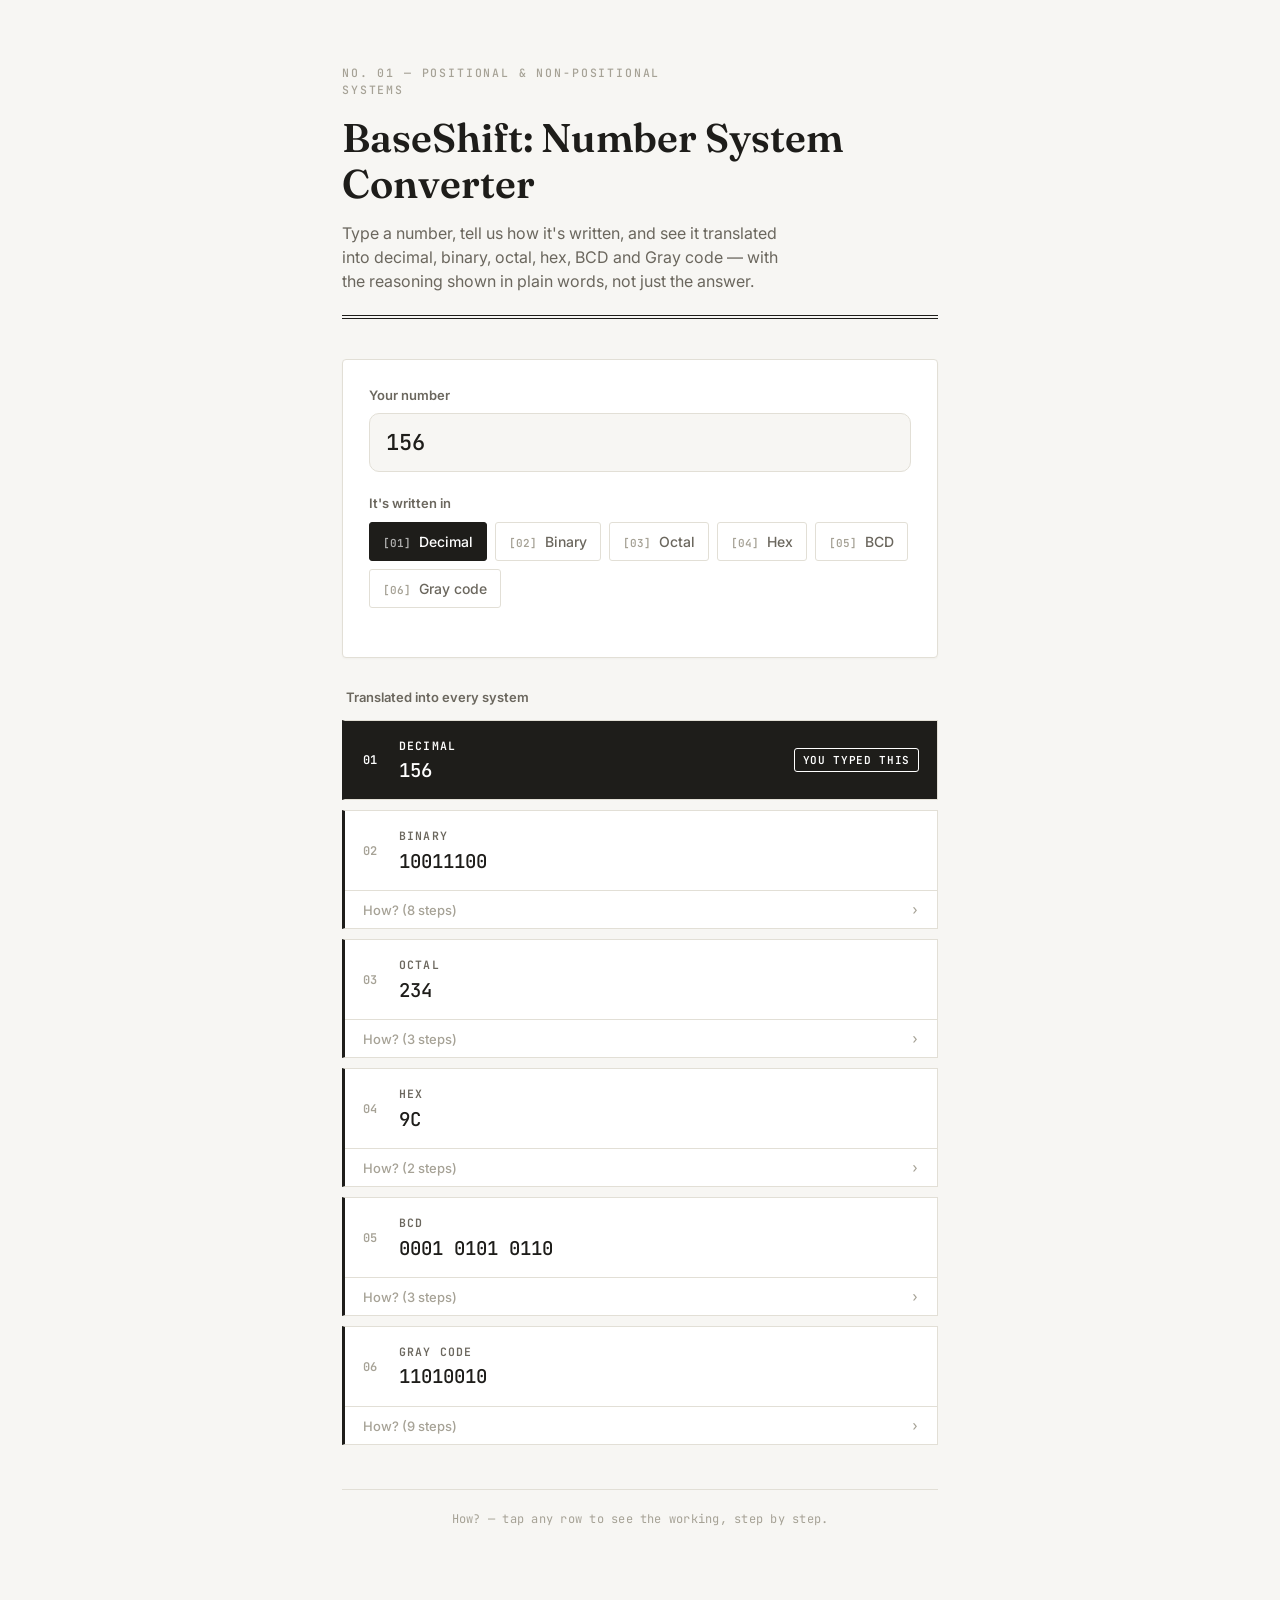
==== index.html @ 38db9307 "convertor" ====
<!DOCTYPE html>
<html lang="en">
<head>
<meta charset="UTF-8">
<meta name="viewport" content="width=device-width, initial-scale=1.0">
<title>BaseShift - Number System Converter</title>
<link rel="preconnect" href="https://fonts.googleapis.com">
<link rel="preconnect" href="https://fonts.gstatic.com" crossorigin>
<link href="https://fonts.googleapis.com/css2?family=Fraunces:opsz,wght@9..144,500;9..144,600&family=Inter:wght@400;500;600&family=JetBrains+Mono:wght@400;500;600&display=swap" rel="stylesheet">
<link rel="stylesheet" href="css/styles.css">
</head>
<body>
<div class="wrap">
  <header>
    <p class="eyebrow">No. 01 — Positional &amp; Non‑Positional Systems</p>
    <h1>BaseShift: Number System Converter</h1>
    <p>Type a number, tell us how it's written, and see it translated into decimal, binary, octal, hex, BCD and Gray code — with the reasoning shown in plain words, not just the answer.</p>
    <div class="rule"></div>
  </header>

  <div class="card input-card">
    <div class="field-label">Your number</div>
    <input id="numInput" type="text" inputmode="text" placeholder="e.g. 156 or 156.375" autocomplete="off" spellcheck="false">

    <div class="picker">
      <div class="field-label">It's written in</div>
      <div class="chip-row" id="baseSwitches">
        <div class="chip active" data-base="DEC"><span class="dot">01</span>Decimal</div>
        <div class="chip" data-base="BIN"><span class="dot">02</span>Binary</div>
        <div class="chip" data-base="OCT"><span class="dot">03</span>Octal</div>
        <div class="chip" data-base="HEX"><span class="dot">04</span>Hex</div>
        <div class="chip" data-base="BCD"><span class="dot">05</span>BCD</div>
        <div class="chip" data-base="GRAY"><span class="dot">06</span>Gray code</div>
      </div>
    </div>
    <div class="error-msg" id="errorMsg"></div>
  </div>

  <div class="results-label">Translated into every system</div>
  <div class="results" id="resultsGrid"></div>

  <footer>How? — tap any row to see the working, step by step.</footer>
</div>

<script src="js/converter.js"></script>
</body>
</html>
---- css/styles.css ----
:root{
  --bg: #F7F6F3;
  --surface: #FFFFFF;
  --ink: #1E1D1A;
  --ink-soft: #6B675E;
  --ink-faint: #A6A296;
  --line: #E2DFD6;
  --accent: #1E1D1A;
  --error: #B5482F;
  --radius: 4px;
  --serif: "Fraunces", Georgia, serif;
  --sans: "Inter", -apple-system, BlinkMacSystemFont, "Segoe UI", Helvetica, Arial, sans-serif;
  --mono: "JetBrains Mono", ui-monospace, "SF Mono", Menlo, Consolas, monospace;
}

*{ box-sizing: border-box; }
html, body{ margin:0; padding:0; }
html{ overflow-x: hidden; }
body{
  background: var(--bg);
  color: var(--ink);
  font-family: var(--sans);
  -webkit-font-smoothing: antialiased;
  line-height: 1.5;
  overflow-x: hidden;
}
.wrap{
  width: 100%;
  max-width: 640px;
  margin: 0 auto;
  padding: clamp(36px, 8vw, 64px) clamp(16px, 4vw, 22px) clamp(56px, 10vw, 80px);
}
header{ margin-bottom: 40px; }
.eyebrow{
  font-family: var(--mono);
  font-size: 11.5px;
  font-weight: 500;
  letter-spacing: 0.16em;
  text-transform: uppercase;
  color: var(--ink-faint);
  margin: 0 0 16px;
}
h1{
  font-family: var(--serif);
  font-weight: 600;
  font-size: clamp(30px, 6vw, 40px);
  line-height: 1.15;
  letter-spacing: 0;
  margin: 0 0 14px;
  overflow-wrap: anywhere;
}
header p{
  font-size: clamp(14px, 2.5vw, 16px);
  color: var(--ink-soft);
  max-width: 46ch;
  margin: 0 0 22px;
  overflow-wrap: anywhere;
}
.rule{ height: 4px; border-top: 1.5px solid var(--ink); border-bottom: 1px solid var(--ink); }
.card{ background: var(--surface); border: 1px solid var(--line); border-radius: var(--radius); box-shadow: 0 1px 2px rgba(42,40,34,0.03); }
.input-card{ padding: clamp(18px, 4vw, 26px) clamp(16px, 4vw, 26px) 22px; margin-bottom: 30px; }
.field-label{ font-size: 13px; font-weight: 600; color: var(--ink-soft); margin-bottom: 8px; }
#numInput{
  width: 100%; min-width: 0; background: var(--bg); border: 1.5px solid var(--line); border-radius: 10px;
  color: var(--ink); font-family: var(--mono); font-size: clamp(18px, 4vw, 22px); font-weight: 500;
  padding: 14px 16px; outline: none; transition: border-color 0.15s ease, background 0.15s ease;
}
#numInput:focus{ border-color: var(--accent); background: var(--surface); }
#numInput.invalid{ border-color: var(--error); }
.picker{ margin-top: 22px; }
.chip-row{ display:flex; gap: 8px; flex-wrap: wrap; }
.chip{
  display: inline-flex; align-items: baseline; gap: 8px; font-size: 14px; font-weight: 500; color: var(--ink-soft);
  background: transparent; border: 1.5px solid var(--line); border-radius: 3px; padding: 8px 13px; cursor: pointer;
  transition: border-color 0.12s ease, color 0.12s ease, background 0.12s ease; -webkit-user-select: none; user-select: none; max-width: 100%;
}
.chip .dot{ font-family: var(--mono); font-size: 11px; font-weight: 600; color: var(--ink-faint); transition: color 0.12s ease; flex-shrink: 0; }
.chip .dot::before{ content: "["; }
.chip .dot::after{ content: "]"; }
.chip:hover{ color: var(--ink); border-color: var(--ink-faint); }
.chip.active{ color: var(--surface); border-color: var(--ink); background: var(--ink); }
.chip.active .dot{ color: var(--surface); opacity: 0.65; }
.error-msg{ font-size: 13.5px; color: var(--error); margin-top: 14px; min-height: 1em; }
.results-label{ font-size: 13px; font-weight: 600; color: var(--ink-soft); margin: 0 0 12px 4px; }
.results{ display: flex; flex-direction: column; gap: 10px; }
.result{ background: var(--surface); border: 1px solid var(--line); border-left: 3px solid var(--ink); overflow: hidden; }
.result.is-source{ background: var(--ink); }
.result.is-source .result-value, .result.is-source .result-name, .result.is-source .result-index{ color: var(--surface); }
.result-top{ display: flex; align-items: center; gap: 16px; padding: 16px 18px; }
.result-index{ font-family: var(--mono); font-size: 12px; font-weight: 600; color: var(--ink-faint); flex-shrink: 0; width: 20px; }
.result-left{ min-width: 0; flex: 1; }
.result-name{ font-family: var(--mono); font-size: 11.5px; font-weight: 600; letter-spacing: 0.1em; text-transform: uppercase; color: var(--ink-soft); margin-bottom: 5px; }
.result-value{ font-family: var(--mono); font-size: 19px; font-weight: 500; color: var(--ink); word-break: break-all; overflow-wrap: anywhere; line-height: 1.3; }
.source-badge{ font-family: var(--mono); font-size: 11px; font-weight: 600; letter-spacing: 0.06em; text-transform: uppercase; color: var(--surface); border: 1px solid var(--surface); border-radius: 3px; padding: 3px 8px; white-space: nowrap; flex-shrink: 0; }
.how-toggle{ background: none; border: none; border-top: 1px solid var(--line); width: 100%; text-align: left; padding: 10px 18px; font-family: var(--sans); font-size: 13px; font-weight: 500; color: var(--ink-faint); cursor: pointer; display: flex; align-items: center; justify-content: space-between; transition: color 0.12s ease; }
.how-toggle:hover{ color: var(--ink); }
.how-toggle .chev{ font-family: var(--mono); transition: transform 0.15s ease; font-size: 13px; }
.how-toggle.open .chev{ transform: rotate(90deg); }
.how-body{ max-height: 0; overflow: hidden; transition: max-height 0.2s ease; background: var(--bg); }
.how-body.open{ max-height: 700px; }
.how-inner{ padding: 14px 18px 18px; }
.how-method{ font-size: 13.5px; color: var(--ink); margin: 0 0 12px; line-height: 1.5; overflow-wrap: anywhere; }
.how-body ol{ margin: 0; padding: 0 0 0 20px; }
.how-body li{ font-family: var(--mono); font-size: 12.5px; color: var(--ink-soft); line-height: 1.85; overflow-wrap: anywhere; }
.how-note{ margin-top: 10px; font-size: 12.5px; color: var(--ink-faint); }
footer{ margin-top: 44px; padding-top: 20px; border-top: 1px solid var(--line); font-family: var(--mono); font-size: 12px; letter-spacing: 0.02em; color: var(--ink-faint); text-align: center; }
@media (max-width: 520px){
  header{ margin-bottom: 30px; }
  .input-card{ padding: 18px 16px 16px; }
  .chip{ flex: 1 1 calc(50% - 8px); justify-content: center; }
  .result-top{ flex-direction: column; align-items: flex-start; gap: 8px; }
  .source-badge{ order: -1; }
}
@media (max-width: 360px){
  .eyebrow{ font-size: 10px; letter-spacing: 0.1em; }
  .chip{ font-size: 13px; padding: 8px 9px; }
  .result-top{ padding: 14px; }
  .how-toggle{ padding-left: 14px; padding-right: 14px; }
  .how-inner{ padding-left: 14px; padding-right: 14px; }
}
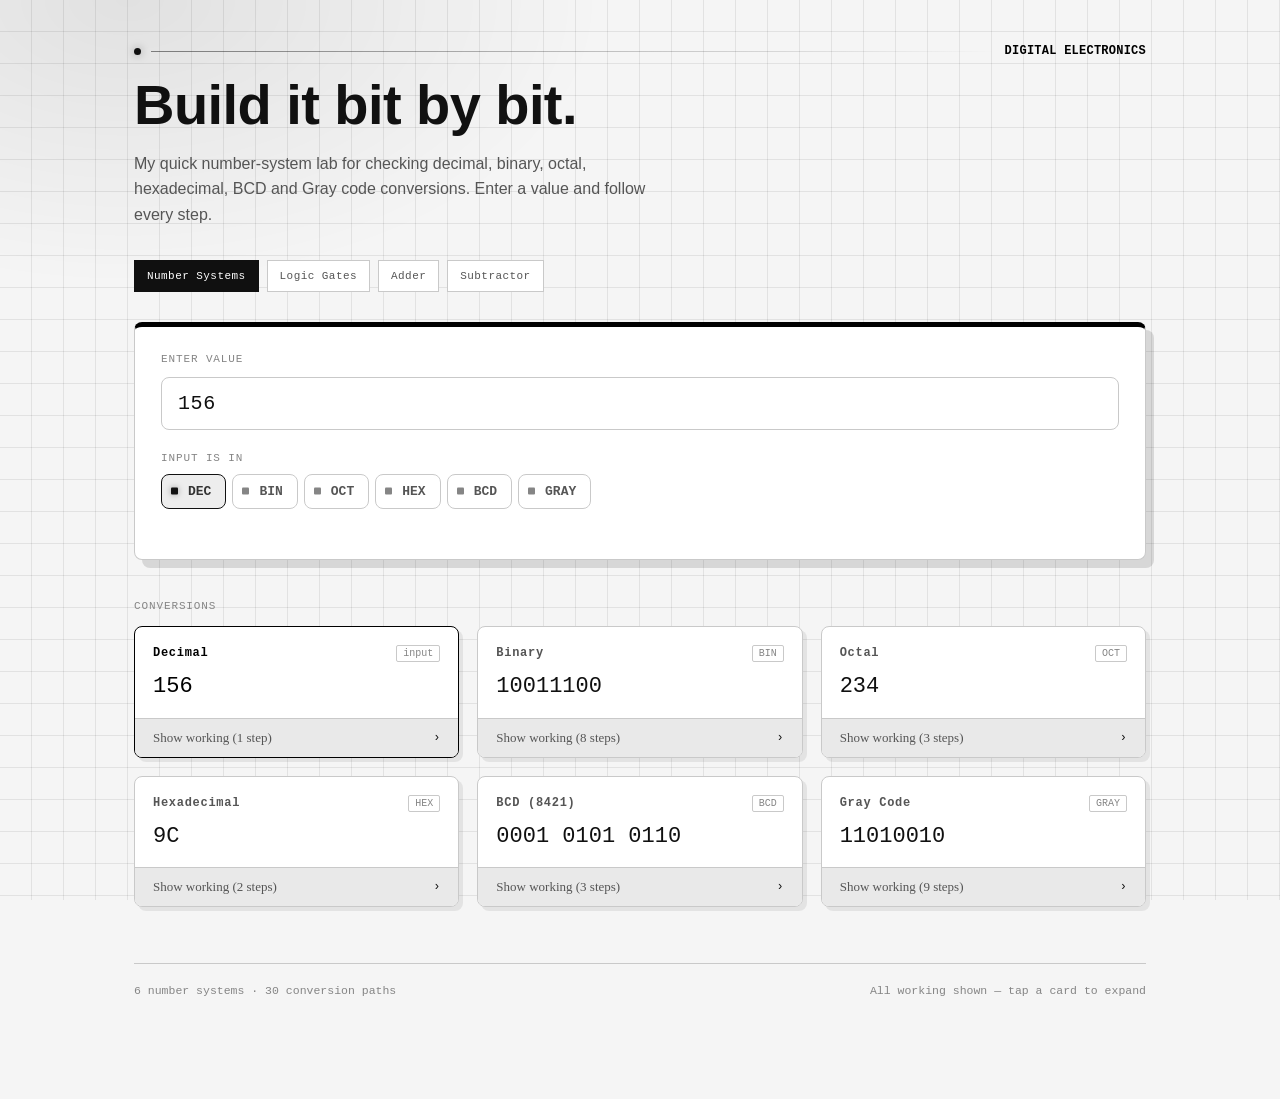
==== commit df24ecac: "digitalelctronics" ====
--- a/index.html
+++ b/index.html
@@ -3,45 +3,66 @@
 <head>
 <meta charset="UTF-8">
 <meta name="viewport" content="width=device-width, initial-scale=1.0">
-<title>BaseShift - Number System Converter</title>
-<link rel="preconnect" href="https://fonts.googleapis.com">
-<link rel="preconnect" href="https://fonts.gstatic.com" crossorigin>
-<link href="https://fonts.googleapis.com/css2?family=Fraunces:opsz,wght@9..144,500;9..144,600&family=Inter:wght@400;500;600&family=JetBrains+Mono:wght@400;500;600&display=swap" rel="stylesheet">
-<link rel="stylesheet" href="css/styles.css">
+<title>Digital Electronics</title>
+  <link rel="stylesheet" href="styles.css">
 </head>
 <body>
 <div class="wrap">
+
   <header>
-    <p class="eyebrow">No. 01 — Positional &amp; Non‑Positional Systems</p>
-    <h1>BaseShift: Number System Converter</h1>
-    <p>Type a number, tell us how it's written, and see it translated into decimal, binary, octal, hex, BCD and Gray code — with the reasoning shown in plain words, not just the answer.</p>
-    <div class="rule"></div>
+    <div class="eyebrow-trace">
+      <div class="dot"></div>
+      <div class="line"></div>
+      <span class="label">DIGITAL ELECTRONICS</span>
+    </div>
+    <h1>Build it <em>bit by bit.</em></h1>
+    <p class="sub">My quick number-system lab for checking decimal, binary, octal, hexadecimal, BCD and Gray code conversions. Enter a value and follow every step.</p>
   </header>
 
-  <div class="card input-card">
-    <div class="field-label">Your number</div>
-    <input id="numInput" type="text" inputmode="text" placeholder="e.g. 156 or 156.375" autocomplete="off" spellcheck="false">
+  <nav class="module-nav" aria-label="Digital logic modules">
+    <span class="module-option active">Number Systems</span>
+    <span class="module-option">Logic Gates</span>
+    <span class="module-option">Adder</span>
+    <span class="module-option">Subtractor</span>
+  </nav>
 
-    <div class="picker">
-      <div class="field-label">It's written in</div>
-      <div class="chip-row" id="baseSwitches">
-        <div class="chip active" data-base="DEC"><span class="dot">01</span>Decimal</div>
-        <div class="chip" data-base="BIN"><span class="dot">02</span>Binary</div>
-        <div class="chip" data-base="OCT"><span class="dot">03</span>Octal</div>
-        <div class="chip" data-base="HEX"><span class="dot">04</span>Hex</div>
-        <div class="chip" data-base="BCD"><span class="dot">05</span>BCD</div>
-        <div class="chip" data-base="GRAY"><span class="dot">06</span>Gray code</div>
-      </div>
+  <div class="console">
+    <div class="console-label">Enter value</div>
+    <div class="input-row">
+      <input id="numInput" type="text" inputmode="text" placeholder="e.g. 156 or 156.375" autocomplete="off" spellcheck="false">
+    </div>
+    <div class="switch-label">Input is in</div>
+    <div class="switch-row" id="baseSwitches">
+      <div class="switch active" data-base="DEC">DEC</div>
+      <div class="switch" data-base="BIN">BIN</div>
+      <div class="switch" data-base="OCT">OCT</div>
+      <div class="switch" data-base="HEX">HEX</div>
+      <div class="switch" data-base="BCD">BCD</div>
+      <div class="switch" data-base="GRAY">GRAY</div>
     </div>
     <div class="error-msg" id="errorMsg"></div>
   </div>
 
-  <div class="results-label">Translated into every system</div>
-  <div class="results" id="resultsGrid"></div>
+  <div class="results-heading">Conversions</div>
+  <div class="grid" id="resultsGrid"></div>
 
-  <footer>How? — tap any row to see the working, step by step.</footer>
+  <footer>
+    <span>6 number systems · 30 conversion paths</span>
+    <span>All working shown — tap a card to expand</span>
+  </footer>
+
 </div>
 
-<script src="js/converter.js"></script>
+<div class="steps-modal" id="stepsModal" hidden>
+  <section class="steps-sheet" role="dialog" aria-modal="true" aria-labelledby="stepsTitle">
+    <button class="modal-close" id="modalClose" type="button" aria-label="Close working steps">&times;</button>
+    <h2 id="stepsTitle">Working steps</h2>
+    <p class="sheet-subtitle" id="stepsSubtitle"></p>
+    <ol id="modalSteps"></ol>
+    <div class="note" id="modalNote"></div>
+  </section>
+</div>
+
+  <script src="script.js"></script>
 </body>
-</html>+</html>
--- a/styles.css
+++ b/styles.css
@@ -0,0 +1,504 @@
+:root{
+    --bg: #0D1613;
+    --panel: #12201C;
+    --panel-2: #16261F;
+    --line: #24382F;
+    --copper: #C08350;
+    --copper-dim: #8A5F3B;
+    --signal: #6FE0C4;
+    --text: #E9F1EC;
+    --text-dim: #8CA79C;
+    --text-faint: #5C7268;
+    --error: #E0765F;
+    --radius: 3px;
+    --mono: ui-monospace, "SF Mono", "JetBrains Mono", "Cascadia Code", Menlo, Consolas, monospace;
+    --sans: -apple-system, BlinkMacSystemFont, "Segoe UI", "Inter", Helvetica, Arial, sans-serif;
+  }
+
+  *{ box-sizing: border-box; }
+
+  html, body{
+    margin:0; padding:0;
+    background: var(--bg);
+    color: var(--text);
+    font-family: "Segoe UI", Arial, sans-serif;
+    -webkit-font-smoothing: antialiased;
+  }
+
+  body{
+    background-image:
+      linear-gradient(var(--line) 1px, transparent 1px),
+      linear-gradient(90deg, var(--line) 1px, transparent 1px);
+    background-size: 44px 44px;
+    background-position: -1px -1px;
+    background-attachment: fixed;
+    background-color: var(--bg);
+  }
+  body::before{
+    content:"";
+    position: fixed; inset:0;
+    background: radial-gradient(ellipse 900px 500px at 50% -10%, rgba(111,224,196,0.06), transparent 60%);
+    pointer-events: none;
+  }
+
+  .wrap{
+    max-width: 980px;
+    margin: 0 auto;
+    padding: 56px 24px 96px;
+    position: relative;
+  }
+
+  /* ---------- Header ---------- */
+  header{
+    margin-bottom: 44px;
+  }
+  .eyebrow-trace{
+    display:flex; align-items:center; gap:10px;
+    margin-bottom: 18px;
+  }
+  .eyebrow-trace .dot{
+    width:7px; height:7px; border-radius:50%;
+    background: var(--signal);
+    box-shadow: 0 0 8px rgba(111,224,196,0.7);
+    flex-shrink:0;
+  }
+  .eyebrow-trace .line{
+    height:1px; flex:1;
+    background: linear-gradient(90deg, var(--signal), transparent);
+    opacity:0.5;
+  }
+  .eyebrow-trace span.label{
+    font-family: var(--mono);
+    font-size: 12px;
+    color: var(--text-dim);
+    letter-spacing: 0.02em;
+    white-space: nowrap;
+  }
+
+  h1{
+    font-size: clamp(30px, 5vw, 44px);
+    line-height: 1.12;
+    margin: 0 0 14px;
+    font-weight: 600;
+    letter-spacing: -0.01em;
+    max-width: 14ch;
+  }
+  h1 em{
+    font-style: normal;
+    color: var(--copper);
+  }
+
+  header p.sub{
+    font-size: 16px;
+    line-height: 1.6;
+    color: var(--text-dim);
+    max-width: 52ch;
+    margin: 0;
+  }
+
+  /* ---------- Input console ---------- */
+  .console{
+    background: var(--panel);
+    border: 1px solid var(--line);
+    border-top: 2px solid var(--copper);
+    border-radius: var(--radius);
+    padding: 28px;
+    margin-bottom: 40px;
+  }
+
+  .console-label{
+    font-family: var(--mono);
+    font-size: 11px;
+    color: var(--text-faint);
+    text-transform: uppercase;
+    letter-spacing: 0.08em;
+    margin-bottom: 12px;
+  }
+
+  .input-row{
+    display:flex;
+    gap: 12px;
+    margin-bottom: 22px;
+  }
+  #numInput{
+    flex: 1;
+    background: var(--bg);
+    border: 1px solid var(--line);
+    border-radius: var(--radius);
+    color: var(--text);
+    font-family: var(--mono);
+    font-size: 20px;
+    padding: 14px 16px;
+    letter-spacing: 0.03em;
+    outline: none;
+    transition: border-color 0.15s ease;
+  }
+  #numInput:focus{
+    border-color: var(--signal);
+  }
+  #numInput.invalid{
+    border-color: var(--error);
+  }
+
+  .switch-label{
+    font-family: var(--mono);
+    font-size: 11px;
+    color: var(--text-faint);
+    text-transform: uppercase;
+    letter-spacing: 0.08em;
+    margin-bottom: 10px;
+  }
+
+  .switch-row{
+    display:flex;
+    gap: 6px;
+    flex-wrap: wrap;
+  }
+  .switch{
+    position: relative;
+    font-family: var(--mono);
+    font-size: 13px;
+    font-weight: 600;
+    color: var(--text-dim);
+    background: var(--bg);
+    border: 1px solid var(--line);
+    border-radius: var(--radius);
+    padding: 9px 14px 9px 26px;
+    cursor: pointer;
+    transition: all 0.15s ease;
+    -webkit-user-select: none;
+    user-select: none;
+  }
+  .switch::before{
+    content:"";
+    position: absolute;
+    left: 9px; top: 50%;
+    transform: translateY(-50%);
+    width: 7px; height: 7px;
+    border-radius: 1px;
+    background: var(--text-faint);
+    transition: all 0.15s ease;
+  }
+  .switch:hover{
+    border-color: var(--copper-dim);
+    color: var(--text);
+  }
+  .switch.active{
+    border-color: var(--copper);
+    color: var(--copper);
+    background: rgba(192,131,80,0.08);
+  }
+  .switch.active::before{
+    background: var(--copper);
+    box-shadow: 0 0 6px rgba(192,131,80,0.7);
+  }
+
+  .error-msg{
+    font-family: var(--mono);
+    font-size: 12.5px;
+    color: var(--error);
+    margin-top: 12px;
+    min-height: 1em;
+  }
+
+  /* ---------- Results grid ---------- */
+  .results-heading{
+    font-family: var(--mono);
+    font-size: 11px;
+    color: var(--text-faint);
+    text-transform: uppercase;
+    letter-spacing: 0.08em;
+    margin: 0 0 14px;
+  }
+
+  .grid{
+    display:grid;
+    grid-template-columns: repeat(auto-fit, minmax(280px, 1fr));
+    gap: 14px;
+  }
+
+  .card{
+    background: var(--panel);
+    border: 1px solid var(--line);
+    border-radius: var(--radius);
+    overflow: hidden;
+  }
+  .card.is-source{
+    border-color: var(--signal);
+  }
+
+  .card-top{
+    padding: 18px 18px 16px;
+  }
+  .card-head{
+    display:flex;
+    align-items: baseline;
+    justify-content: space-between;
+    margin-bottom: 10px;
+  }
+  .card-name{
+    font-family: var(--mono);
+    font-size: 12px;
+    font-weight: 600;
+    color: var(--text-dim);
+    letter-spacing: 0.06em;
+  }
+  .card.is-source .card-name{ color: var(--signal); }
+  .card-tag{
+    font-family: var(--mono);
+    font-size: 10px;
+    color: var(--text-faint);
+    border: 1px solid var(--line);
+    border-radius: 2px;
+    padding: 2px 6px;
+  }
+
+  .card-value{
+    font-family: var(--mono);
+    font-size: 22px;
+    font-weight: 500;
+    color: var(--text);
+    word-break: break-all;
+    line-height: 1.35;
+    min-height: 1.35em;
+  }
+  .card.is-source .card-value{ color: var(--signal); }
+
+  .steps-toggle{
+    width:100%;
+    background: var(--panel-2);
+    border: none;
+    border-top: 1px solid var(--line);
+    color: var(--text-dim);
+    font-family: var(--sans);
+    font-size: 13px;
+    padding: 11px 18px;
+    text-align: left;
+    cursor: pointer;
+    display:flex;
+    align-items:center;
+    justify-content: space-between;
+  }
+  .steps-toggle:hover{ color: var(--text); }
+  .steps-toggle .chev{
+    font-family: var(--mono);
+    color: var(--copper);
+    transition: transform 0.15s ease;
+    font-size: 12px;
+  }
+  .steps-toggle.open .chev{ transform: rotate(90deg); }
+
+  .steps-body{
+    max-height: 0;
+    overflow: hidden;
+    transition: max-height 0.2s ease;
+    background: var(--bg);
+  }
+  .steps-body.open{ max-height: 900px; }
+  .steps-body ol{
+    margin: 0;
+    padding: 14px 18px 16px 34px;
+    list-style: decimal;
+  }
+  .steps-body li{
+    font-family: var(--mono);
+    font-size: 12.5px;
+    color: var(--text-dim);
+    line-height: 1.9;
+  }
+  .steps-body .note{
+    padding: 10px 18px 14px;
+    font-size: 12.5px;
+    color: var(--text-faint);
+    font-style: italic;
+  }
+
+  footer{
+    margin-top: 56px;
+    padding-top: 20px;
+    border-top: 1px solid var(--line);
+    font-family: var(--mono);
+    font-size: 11.5px;
+    color: var(--text-faint);
+    display:flex;
+    justify-content: space-between;
+    flex-wrap: wrap;
+    gap: 8px;
+  }
+
+  @media (max-width: 600px){
+    .wrap{ padding: 36px 16px 72px; }
+    .input-row{ flex-direction: column; }
+    .console{ padding: 20px; }
+  }
+
+  /* Gaurav's lab notebook theme */
+  :root{
+    --bg: #f5f5f5;
+    --panel: #ffffff;
+    --panel-2: #e9e9e9;
+    --line: #c9c9c9;
+    --copper: #111111;
+    --copper-dim: #333333;
+    --signal: #000000;
+    --text: #101010;
+    --text-dim: #555555;
+    --text-faint: #858585;
+    --error: #222222;
+    --radius: 8px;
+    --sans: Georgia, "Times New Roman", serif;
+  }
+
+  body{
+    background-color: var(--bg);
+    background-image:
+      linear-gradient(rgba(0,0,0,0.08) 1px, transparent 1px),
+      linear-gradient(90deg, rgba(0,0,0,0.08) 1px, transparent 1px);
+    background-size: 32px 32px;
+  }
+  body::before{
+    background: radial-gradient(ellipse 700px 420px at 10% 0%, rgba(0,0,0,0.08), transparent 68%);
+  }
+  .wrap{ max-width: 1060px; padding-top: 44px; }
+  header{ margin-bottom: 32px; }
+  .eyebrow-trace{ margin-bottom: 16px; }
+  .eyebrow-trace .dot{ background: var(--copper); box-shadow: 0 0 8px rgba(0,0,0,0.35); }
+  .eyebrow-trace .line{ background: linear-gradient(90deg, var(--copper), transparent); }
+  .eyebrow-trace span.label{ color: var(--signal); font-weight: 700; }
+  h1{ color: var(--text); font-size: clamp(34px, 5vw, 56px); max-width: 15ch; }
+  h1 em{ color: var(--copper); }
+  header p.sub{ color: var(--text-dim); max-width: 60ch; }
+  .console{
+    border: 1px solid var(--line);
+    border-top: 5px solid var(--signal);
+    box-shadow: 8px 8px 0 rgba(0,0,0,0.12);
+    padding: 26px;
+  }
+  #numInput{ background: #ffffff; border-color: var(--line); color: var(--text); }
+  #numInput:focus{ border-color: var(--signal); box-shadow: 0 0 0 3px rgba(0,0,0,0.12); }
+  .switch{ background: #ffffff; border-color: var(--line); color: var(--text-dim); }
+  .switch:hover{ border-color: var(--copper); color: var(--text); }
+  .switch.active{ border-color: var(--copper); color: var(--copper-dim); background: #ededed; }
+  .switch.active::before{ background: var(--copper); box-shadow: 0 0 6px rgba(0,0,0,0.35); }
+  .grid{ gap: 18px; }
+  .card{ border-color: var(--line); box-shadow: 4px 4px 0 rgba(0,0,0,0.07); }
+  .card.is-source{ border-color: var(--signal); }
+  .card.is-source .card-name, .card.is-source .card-value{ color: var(--signal); }
+  .card-value{ color: var(--text); }
+  .steps-toggle{ background: var(--panel-2); color: var(--text-dim); }
+  .steps-toggle .chev{ color: var(--copper); }
+  .steps-body{ background: #fafafa; }
+  .steps-body li{ color: var(--text-dim); }
+  footer{ border-color: var(--line); color: var(--text-faint); }
+
+  .module-nav{
+    display: flex;
+    flex-wrap: wrap;
+    gap: 8px;
+    margin: 0 0 30px;
+  }
+  .module-option{
+    border: 1px solid var(--line);
+    background: var(--panel);
+    color: var(--text-dim);
+    font-family: var(--mono);
+    font-size: 11px;
+    letter-spacing: 0.04em;
+    padding: 9px 12px;
+  }
+  .module-option.active{
+    background: var(--text);
+    border-color: var(--text);
+    color: var(--panel);
+  }
+
+  .steps-modal{
+    position: fixed;
+    inset: 0;
+    display: grid;
+    place-items: center;
+    padding: 20px;
+    background: rgba(0,0,0,0.5);
+    z-index: 10;
+  }
+  .steps-modal[hidden]{ display: none; }
+  .steps-sheet{
+    position: relative;
+    width: min(680px, 100%);
+    max-height: min(760px, 90vh);
+    overflow: auto;
+    padding: 34px 36px 38px;
+    background: #ffffff;
+    border: 1px solid #111111;
+    box-shadow: 10px 10px 0 rgba(0,0,0,0.2);
+  }
+  .steps-sheet h2{
+    margin: 0 42px 8px 0;
+    color: #111111;
+    font-family: "Segoe UI", Arial, sans-serif;
+    font-size: 24px;
+  }
+  .steps-sheet .sheet-subtitle{
+    margin: 0 0 22px;
+    color: #777777;
+    font-family: var(--mono);
+    font-size: 11px;
+    text-transform: uppercase;
+    letter-spacing: 0.06em;
+  }
+  .steps-sheet ol{
+    margin: 0;
+    padding: 0 0 0 28px;
+  }
+  .steps-sheet li{
+    padding: 5px 0;
+    color: #222222;
+    font-family: "Segoe UI", Arial, sans-serif;
+    font-size: 15px;
+    line-height: 1.7;
+  }
+  .steps-sheet .note{
+    margin-top: 18px;
+    color: #555555;
+    font-family: "Segoe UI", Arial, sans-serif;
+    font-size: 14px;
+  }
+  .modal-close{
+    position: absolute;
+    top: 14px;
+    right: 16px;
+    width: 34px;
+    height: 34px;
+    border: 1px solid #bdbdbd;
+    background: #ffffff;
+    color: #111111;
+    font-size: 22px;
+    line-height: 1;
+    cursor: pointer;
+  }
+  .modal-close:hover{ background: #eeeeee; }
+
+  @media (max-width: 760px){
+    .wrap{ padding: 32px 20px 64px; }
+    h1{ font-size: 42px; }
+    header p.sub{ font-size: 15px; }
+    .console{ padding: 22px; }
+    .grid{ grid-template-columns: repeat(2, minmax(0, 1fr)); gap: 12px; }
+    .card-top{ padding: 16px 14px 14px; }
+    .card-value{ font-size: 19px; }
+    .steps-toggle{ padding: 11px 14px; }
+    .steps-body ol{ padding-left: 30px; }
+    .steps-body li{ font-size: 11.5px; overflow-wrap: anywhere; }
+  }
+
+  @media (max-width: 480px){
+    .wrap{ padding: 24px 14px 52px; }
+    header{ margin-bottom: 24px; }
+    .eyebrow-trace span.label{ font-size: 10px; }
+    h1{ font-size: 34px; }
+    header p.sub{ font-size: 14px; line-height: 1.5; }
+    .console{ padding: 18px; margin-bottom: 28px; }
+    .grid{ grid-template-columns: 1fr; }
+    .switch{ flex: 1 1 28%; text-align: center; padding-right: 8px; }
+    footer{ margin-top: 38px; flex-direction: column; }
+  }
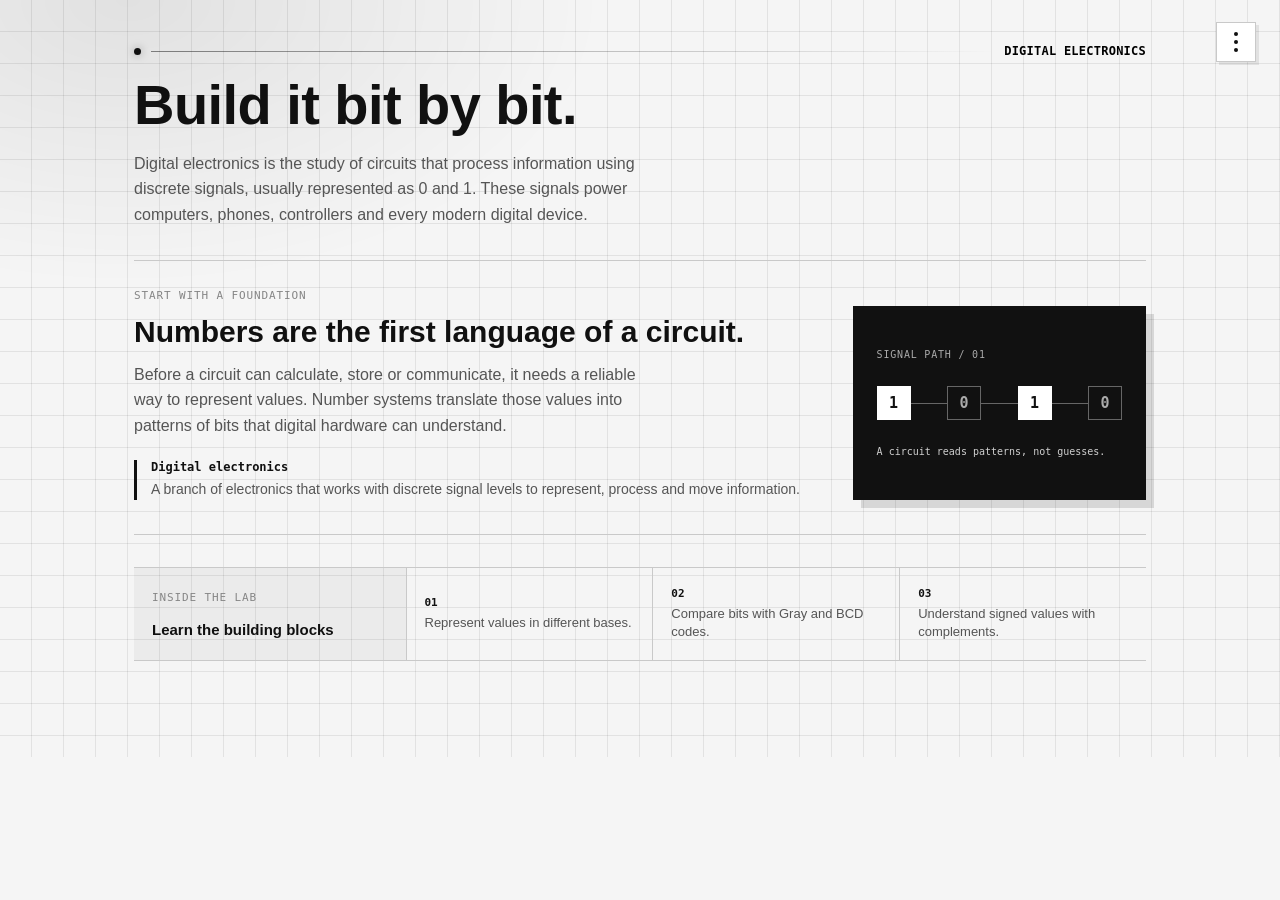
==== commit 726ea984: "update electronics" ====
--- a/index.html
+++ b/index.html
@@ -9,22 +9,96 @@
 <body>
 <div class="wrap">
 
-  <header>
-    <div class="eyebrow-trace">
-      <div class="dot"></div>
-      <div class="line"></div>
-      <span class="label">DIGITAL ELECTRONICS</span>
+  <div class="module-menu">
+    <button class="menu-trigger" id="moduleMenuToggle" type="button" aria-label="Open modules menu" aria-expanded="false" aria-controls="moduleMenu">
+      <span></span><span></span><span></span>
+    </button>
+    <div class="module-menu-panel" id="moduleMenu" hidden>
+      <div class="menu-title">Modules</div>
+      <button class="menu-item active" data-module="number-systems" type="button">Number Systems <span>→</span></button>
+      <button class="menu-item" data-module="logic-gates" type="button">Logic Gates <span>→</span></button>
+      <button class="menu-item" data-module="adder" type="button">Adder <span>→</span></button>
+      <button class="menu-item" data-module="subtractor" type="button">Subtractor <span>→</span></button>
+      <div class="menu-status" id="menuStatus" aria-live="polite"></div>
     </div>
-    <h1>Build it <em>bit by bit.</em></h1>
-    <p class="sub">My quick number-system lab for checking decimal, binary, octal, hexadecimal, BCD and Gray code conversions. Enter a value and follow every step.</p>
-  </header>
+  </div>
+
+  <main class="welcome-view" id="welcomeView">
+    <header>
+      <div class="eyebrow-trace">
+        <div class="dot"></div>
+        <div class="line"></div>
+        <span class="label">DIGITAL ELECTRONICS</span>
+      </div>
+      <h1>Build it <em>bit by bit.</em></h1>
+      <p class="sub">Digital electronics is the study of circuits that process information using discrete signals, usually represented as 0 and 1. These signals power computers, phones, controllers and every modern digital device.</p>
+    </header>
+
+    <section class="welcome-content" aria-labelledby="welcomeTitle">
+      <div class="welcome-copy">
+        <div class="console-label">Start with a foundation</div>
+        <h2 id="welcomeTitle">Numbers are the first language of a circuit.</h2>
+        <p>Before a circuit can calculate, store or communicate, it needs a reliable way to represent values. Number systems translate those values into patterns of bits that digital hardware can understand.</p>
+        <div class="welcome-definition">
+          <strong>Digital electronics</strong>
+          <span>A branch of electronics that works with discrete signal levels to represent, process and move information.</span>
+        </div>
+      </div>
+      <figure class="bit-figure" aria-label="Illustration of digital bits flowing through a circuit">
+        <div class="bit-figure-label">SIGNAL PATH / 01</div>
+        <div class="bit-track">
+          <span class="bit-node active">1</span>
+          <span class="bit-line"></span>
+          <span class="bit-node">0</span>
+          <span class="bit-line"></span>
+          <span class="bit-node active">1</span>
+          <span class="bit-line"></span>
+          <span class="bit-node">0</span>
+        </div>
+        <div class="bit-figure-caption">A circuit reads patterns, not guesses.</div>
+      </figure>
+    </section>
+
+    <section class="learning-strip" aria-label="What you can explore">
+      <div class="learning-intro"><span class="console-label">Inside the lab</span><strong>Learn the building blocks</strong></div>
+      <div class="learning-item"><b>01</b><span>Represent values in different bases.</span></div>
+      <div class="learning-item"><b>02</b><span>Compare bits with Gray and BCD codes.</span></div>
+      <div class="learning-item"><b>03</b><span>Understand signed values with complements.</span></div>
+    </section>
+  </main>
+
+  <main class="app-view" id="appView" hidden>
+    <div class="app-heading">
+      <button class="back-action" id="backToWelcome" type="button">← Introduction</button>
+      <div>
+        <div class="console-label">Number systems</div>
+        <h2>Conversion lab</h2>
+      </div>
+    </div>
 
   <nav class="module-nav" aria-label="Digital logic modules">
-    <span class="module-option active">Number Systems</span>
-    <span class="module-option">Logic Gates</span>
-    <span class="module-option">Adder</span>
-    <span class="module-option">Subtractor</span>
+    <button class="module-option active" id="numberSystemsModule" type="button">Number Systems</button>
+    <button class="module-option ai-option" id="aiGuideToggle" type="button" aria-expanded="false" aria-controls="aiGuide">Definitions</button>
   </nav>
+
+  <aside class="ai-guide" id="aiGuide" aria-labelledby="aiGuideTitle" hidden>
+    <div class="ai-guide-head">
+      <div>
+        <div class="console-label">Quick reference</div>
+        <h2 id="aiGuideTitle">Term definitions</h2>
+      </div>
+    </div>
+    <div class="definition-grid">
+      <div class="definition"><strong>Decimal</strong><span>Base-10 system using digits 0 through 9.</span></div>
+      <div class="definition"><strong>Binary</strong><span>Base-2 system using only 0 and 1, the language of digital circuits.</span></div>
+      <div class="definition"><strong>Octal</strong><span>Base-8 system using digits 0 through 7. Each octal digit represents three binary bits.</span></div>
+      <div class="definition"><strong>Hexadecimal</strong><span>Base-16 system using 0 through 9 and A through F. Each digit represents four bits.</span></div>
+      <div class="definition"><strong>BCD (8421)</strong><span>Binary Coded Decimal: each decimal digit is stored separately as a four-bit group.</span></div>
+      <div class="definition"><strong>Gray Code</strong><span>A binary code where adjacent values differ by exactly one bit.</span></div>
+      <div class="definition"><strong>1's Complement</strong><span>Found by changing every 0 to 1 and every 1 to 0 in a fixed-width binary value.</span></div>
+      <div class="definition"><strong>2's Complement</strong><span>Found by taking the 1's complement and adding 1; commonly used to represent signed integers.</span></div>
+    </div>
+  </aside>
 
   <div class="console">
     <div class="console-label">Enter value</div>
@@ -47,9 +121,11 @@
   <div class="grid" id="resultsGrid"></div>
 
   <footer>
-    <span>6 number systems · 30 conversion paths</span>
+    <span>8 representations · 42 conversion paths</span>
     <span>All working shown — tap a card to expand</span>
   </footer>
+
+  </main>
 
 </div>
 
--- a/styles.css
+++ b/styles.css
@@ -48,6 +48,75 @@
     position: relative;
   }
 
+  .module-menu{
+    position: fixed;
+    top: 22px;
+    right: 24px;
+    z-index: 5;
+  }
+  .menu-trigger{
+    display: grid;
+    place-content: center;
+    gap: 4px;
+    width: 40px;
+    height: 40px;
+    border: 1px solid var(--line);
+    background: var(--panel);
+    color: var(--text);
+    cursor: pointer;
+    box-shadow: 3px 3px 0 rgba(0,0,0,0.08);
+  }
+  .menu-trigger:hover, .menu-trigger[aria-expanded="true"]{ border-color: var(--text); }
+  .menu-trigger span{
+    width: 4px;
+    height: 4px;
+    border-radius: 50%;
+    background: currentColor;
+  }
+  .module-menu-panel{
+    position: absolute;
+    top: 48px;
+    right: 0;
+    width: 210px;
+    padding: 8px;
+    background: var(--panel);
+    border: 1px solid var(--line);
+    box-shadow: 5px 5px 0 rgba(0,0,0,0.12);
+  }
+  .module-menu-panel[hidden]{ display: none; }
+  .menu-title{
+    padding: 8px 10px 7px;
+    color: var(--text-faint);
+    font-family: var(--mono);
+    font-size: 10px;
+    letter-spacing: 0.08em;
+    text-transform: uppercase;
+  }
+  .menu-item{
+    display: flex;
+    justify-content: space-between;
+    width: 100%;
+    padding: 10px;
+    border: 0;
+    border-top: 1px solid var(--line);
+    background: transparent;
+    color: var(--text-dim);
+    font-family: var(--mono);
+    font-size: 12px;
+    text-align: left;
+    cursor: pointer;
+  }
+  .menu-item:hover, .menu-item.active{ background: var(--panel-2); color: var(--text); }
+  .menu-item span{ color: var(--copper); }
+  .menu-status{
+    min-height: 0;
+    padding: 0 10px;
+    color: var(--text-faint);
+    font-family: var(--mono);
+    font-size: 10px;
+    line-height: 1.4;
+  }
+
   /* ---------- Header ---------- */
   header{
     margin-bottom: 44px;
@@ -95,6 +164,167 @@
     max-width: 52ch;
     margin: 0;
   }
+
+  .welcome-content{
+    display: grid;
+    grid-template-columns: minmax(0, 1.4fr) minmax(220px, 0.6fr);
+    gap: 34px;
+    align-items: end;
+    padding: 28px 0 34px;
+    border-top: 1px solid var(--line);
+    border-bottom: 1px solid var(--line);
+  }
+  .welcome-copy h2, .app-heading h2{
+    margin: 0 0 12px;
+    color: var(--text);
+    font-size: 30px;
+    line-height: 1.2;
+    font-weight: 600;
+  }
+  .welcome-copy p{
+    max-width: 58ch;
+    margin: 0;
+    color: var(--text-dim);
+    font-size: 16px;
+    line-height: 1.6;
+  }
+  .welcome-definition{
+    display: grid;
+    gap: 5px;
+    margin-top: 22px;
+    padding-left: 14px;
+    border-left: 3px solid var(--copper);
+  }
+  .welcome-definition strong{
+    color: var(--text);
+    font-family: var(--mono);
+    font-size: 12px;
+  }
+  .welcome-definition span{
+    color: var(--text-dim);
+    font-size: 14px;
+    line-height: 1.5;
+  }
+  .bit-figure{
+    min-height: 194px;
+    display: grid;
+    align-content: center;
+    gap: 26px;
+    margin: 0;
+    padding: 24px;
+    background: #111111;
+    color: #ffffff;
+    box-shadow: 8px 8px 0 rgba(0,0,0,0.12);
+    overflow: hidden;
+  }
+  .bit-figure-label, .bit-figure-caption{
+    font-family: var(--mono);
+    font-size: 10px;
+    letter-spacing: 0.08em;
+  }
+  .bit-figure-label{ color: #aaaaaa; }
+  .bit-figure-caption{ color: #d0d0d0; letter-spacing: 0; }
+  .bit-track{
+    display: flex;
+    align-items: center;
+    width: 100%;
+  }
+  .bit-node{
+    display: grid;
+    place-items: center;
+    width: 34px;
+    height: 34px;
+    flex-shrink: 0;
+    border: 1px solid #666666;
+    color: #aaaaaa;
+    font-family: var(--mono);
+    font-size: 15px;
+    font-weight: 700;
+  }
+  .bit-node.active{
+    border-color: #ffffff;
+    background: #ffffff;
+    color: #111111;
+  }
+  .bit-line{
+    height: 1px;
+    flex: 1;
+    min-width: 10px;
+    background: #666666;
+  }
+  .learning-strip{
+    display: grid;
+    grid-template-columns: 1.1fr repeat(3, 1fr);
+    gap: 0;
+    margin-top: 32px;
+    border-top: 1px solid var(--line);
+    border-bottom: 1px solid var(--line);
+  }
+  .learning-intro, .learning-item{
+    display: grid;
+    align-content: center;
+    gap: 5px;
+    min-height: 92px;
+    padding: 16px 18px;
+  }
+  .learning-intro{ background: rgba(0,0,0,0.04); }
+  .learning-intro strong{ color: var(--text); font-size: 15px; }
+  .learning-item{ border-left: 1px solid var(--line); }
+  .learning-item b{
+    color: var(--copper);
+    font-family: var(--mono);
+    font-size: 11px;
+  }
+  .learning-item span{
+    color: var(--text-dim);
+    font-size: 13px;
+    line-height: 1.4;
+  }
+  .welcome-actions{
+    display: grid;
+    gap: 10px;
+  }
+  .primary-action, .back-action{
+    display: flex;
+    align-items: center;
+    justify-content: space-between;
+    gap: 18px;
+    border: 1px solid var(--text);
+    background: var(--text);
+    color: var(--panel);
+    font-family: var(--mono);
+    cursor: pointer;
+  }
+  .primary-action{
+    width: 100%;
+    padding: 15px 16px;
+    font-size: 13px;
+    font-weight: 700;
+  }
+  .primary-action:hover{ background: var(--copper-dim); border-color: var(--copper-dim); }
+  .action-note{
+    color: var(--text-faint);
+    font-family: var(--mono);
+    font-size: 11px;
+    line-height: 1.5;
+  }
+  .app-heading{
+    display: flex;
+    align-items: end;
+    justify-content: space-between;
+    gap: 20px;
+    margin-bottom: 26px;
+  }
+  .app-heading h2{ margin-bottom: 0; }
+  .back-action{
+    order: 2;
+    background: var(--panel);
+    color: var(--text-dim);
+    border-color: var(--line);
+    padding: 9px 12px;
+    font-size: 11px;
+  }
+  .back-action:hover{ color: var(--text); border-color: var(--text); }
 
   /* ---------- Input console ---------- */
   .console{
@@ -406,10 +636,71 @@
     letter-spacing: 0.04em;
     padding: 9px 12px;
   }
+  button.module-option{ cursor: pointer; }
+  .ai-option{ margin-left: auto; color: var(--text); }
+  .ai-option:hover, .ai-option[aria-expanded="true"]{
+    background: var(--text);
+    border-color: var(--text);
+    color: var(--panel);
+  }
   .module-option.active{
     background: var(--text);
     border-color: var(--text);
     color: var(--panel);
+  }
+
+  .ai-guide{
+    margin: -12px 0 30px;
+    padding: 22px;
+    background: var(--panel);
+    border: 1px solid var(--line);
+    border-left: 5px solid var(--text);
+    box-shadow: 5px 5px 0 rgba(0,0,0,0.08);
+  }
+  .ai-guide[hidden]{ display: none; }
+  .ai-guide-head{
+    display: flex;
+    align-items: flex-start;
+    justify-content: space-between;
+    gap: 16px;
+    margin-bottom: 18px;
+  }
+  .ai-guide h2{
+    margin: 0;
+    color: var(--text);
+    font-size: 24px;
+    font-weight: 600;
+  }
+  .ai-mark{
+    padding: 6px 8px;
+    border: 1px solid var(--line);
+    color: var(--text);
+    font-family: var(--mono);
+    font-size: 11px;
+    font-weight: 700;
+  }
+  .definition-grid{
+    display: grid;
+    grid-template-columns: repeat(2, minmax(0, 1fr));
+    gap: 1px;
+    background: var(--line);
+    border: 1px solid var(--line);
+  }
+  .definition{
+    display: grid;
+    gap: 6px;
+    padding: 14px;
+    background: #fafafa;
+  }
+  .definition strong{
+    color: var(--text);
+    font-family: var(--mono);
+    font-size: 12px;
+  }
+  .definition span{
+    color: var(--text-dim);
+    font-size: 14px;
+    line-height: 1.45;
   }
 
   .steps-modal{
@@ -483,6 +774,12 @@
     h1{ font-size: 42px; }
     header p.sub{ font-size: 15px; }
     .console{ padding: 22px; }
+    .welcome-content{ grid-template-columns: 1fr; gap: 24px; }
+    .learning-strip{ grid-template-columns: 1fr 1fr; }
+    .learning-item:nth-child(2){ border-left: 0; }
+    .learning-item:nth-child(n+3){ border-top: 1px solid var(--line); }
+    .app-heading{ align-items: flex-start; flex-direction: column; }
+    .back-action{ order: 0; }
     .grid{ grid-template-columns: repeat(2, minmax(0, 1fr)); gap: 12px; }
     .card-top{ padding: 16px 14px 14px; }
     .card-value{ font-size: 19px; }
@@ -493,12 +790,18 @@
 
   @media (max-width: 480px){
     .wrap{ padding: 24px 14px 52px; }
+    .module-menu{ top: 14px; right: 14px; }
     header{ margin-bottom: 24px; }
     .eyebrow-trace span.label{ font-size: 10px; }
     h1{ font-size: 34px; }
     header p.sub{ font-size: 14px; line-height: 1.5; }
     .console{ padding: 18px; margin-bottom: 28px; }
     .grid{ grid-template-columns: 1fr; }
+    .ai-option{ margin-left: 0; }
+    .ai-guide{ padding: 18px; }
+    .definition-grid{ grid-template-columns: 1fr; }
+    .learning-strip{ grid-template-columns: 1fr; }
+    .learning-item, .learning-item:nth-child(2){ border-top: 1px solid var(--line); border-left: 0; }
     .switch{ flex: 1 1 28%; text-align: center; padding-right: 8px; }
     footer{ margin-top: 38px; flex-direction: column; }
   }
